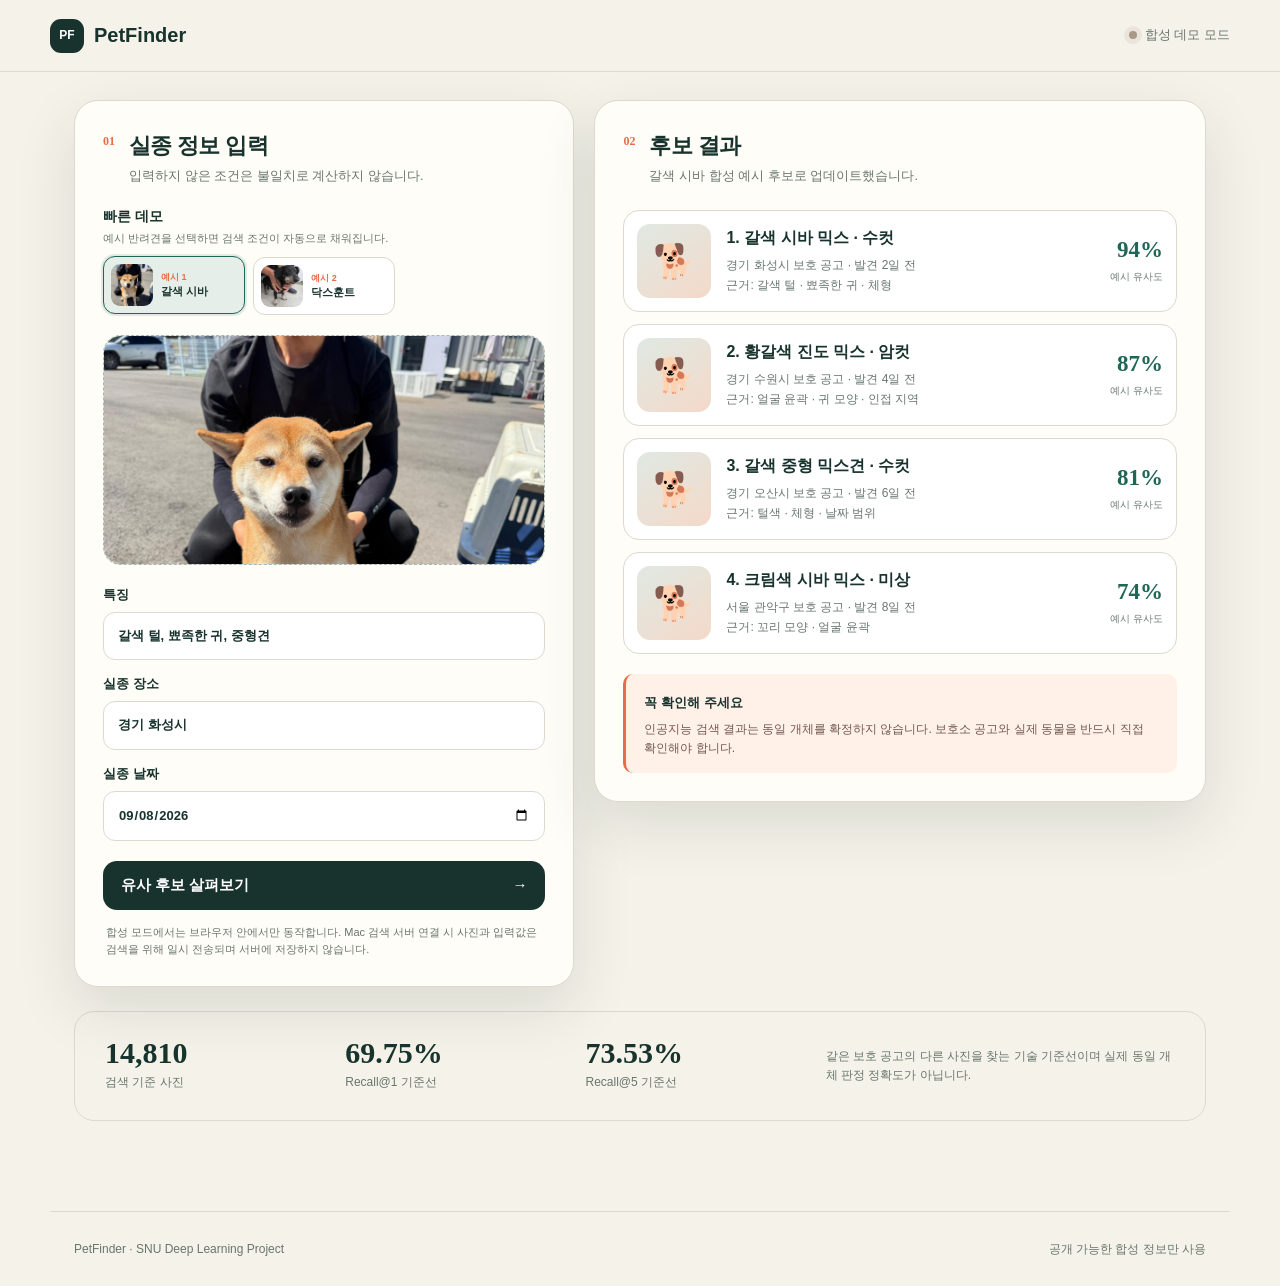
==== demo/petfinder/index.html @ 4b21af98 "Import PetFinder demo from koosamuel/SNU (history preserved) 원본: https://github.com/koosamuel/SNU/tr" ====
<!doctype html>
<html lang="ko">
<head>
  <meta charset="utf-8">
  <meta name="viewport" content="width=device-width, initial-scale=1">
  <meta name="description" content="사진과 발견 정보를 함께 비교하는 PetFinder 공개 정적 데모">
  <meta property="og:title" content="PetFinder 공개 데모">
  <meta property="og:description" content="실종견 사진으로 보호 공고 후보를 좁혀보는 안전한 정적 체험판">
  <title>PetFinder · 공개 데모</title>
  <link rel="stylesheet" href="./styles.css">
  <link rel="stylesheet" href="./mobile.css?v=2">
</head>
<body>
  <header class="topbar">
    <a class="brand" href="./" aria-label="PetFinder 처음으로"><span>PF</span> PetFinder</a>
    <div id="connectionStatus" class="status"><i></i> 서버 연결 확인 중</div>
  </header>

  <main>
    <section class="workspace" aria-labelledby="search-title">
      <div class="panel input-panel">
        <div class="section-title">
          <span>01</span><div><h2 id="search-title">실종 정보 입력</h2><p>입력하지 않은 조건은 불일치로 계산하지 않습니다.</p></div>
        </div>
        <div class="demo-picker" aria-labelledby="demo-title">
          <div><b id="demo-title">빠른 데모</b><small>예시 반려견을 선택하면 검색 조건이 자동으로 채워집니다.</small></div>
          <div id="demoOptions" class="demo-options"></div>
        </div>
        <label class="dropzone" for="photo">
          <input id="photo" type="file" accept="image/*">
          <img id="preview" alt="선택한 반려견 사진 미리보기" hidden>
          <span id="dropPrompt"><b>사진 선택</b><small>JPG·PNG · 사진은 서버로 전송되지 않습니다</small></span>
        </label>
        <div class="fields">
          <label>특징<input id="features" placeholder="예: 흰색 털, 갈색 귀, 빨간 목줄"></label>
          <label>실종 장소<input id="location" placeholder="예: 서울 동작구 사당동"></label>
          <label>실종 날짜<input id="date" type="date"></label>
        </div>
        <button id="search" type="button">유사 후보 살펴보기 <span>→</span></button>
        <p class="privacy">합성 모드에서는 브라우저 안에서만 동작합니다. Mac 검색 서버 연결 시 사진과 입력값은 검색을 위해 일시 전송되며 서버에 저장하지 않습니다.</p>
      </div>

      <div class="panel results-panel">
        <div class="section-title">
          <span>02</span><div><h2>후보 결과</h2><p id="resultState">검색 전 예시 후보를 표시합니다.</p></div>
        </div>
        <div id="results" class="results" aria-live="polite"></div>
        <aside class="notice"><b>꼭 확인해 주세요</b><p>인공지능 검색 결과는 동일 개체를 확정하지 않습니다. 보호소 공고와 실제 동물을 반드시 직접 확인해야 합니다.</p></aside>
      </div>
    </section>

    <section class="proof" aria-label="프로젝트 기준선">
      <div><strong>14,810</strong><span>검색 기준 사진</span></div>
      <div><strong>69.75%</strong><span>Recall@1 기준선</span></div>
      <div><strong>73.53%</strong><span>Recall@5 기준선</span></div>
      <p>같은 보호 공고의 다른 사진을 찾는 기술 기준선이며 실제 동일 개체 판정 정확도가 아닙니다.</p>
    </section>
  </main>

  <footer>PetFinder · SNU Deep Learning Project <span>공개 가능한 합성 정보만 사용</span></footer>
  <script src="./app.js?v=3"></script>
</body>
</html>
---- demo/petfinder/styles.css ----
:root{--ink:#18332d;--muted:#68766f;--paper:#f5f2e9;--card:#fffdf7;--line:#dcd9ce;--accent:#ea6b46;--green:#1e6656;--soft:#e5eee8;--shadow:0 22px 60px rgba(24,51,45,.12)}
.status i.offline{background:#a99787;box-shadow:0 0 0 5px rgba(169,151,135,.14)}.result-photo{object-fit:cover}button:disabled{opacity:.65;cursor:wait;transform:none}.demo-picker{margin:-4px 0 20px}.demo-picker>div:first-child{display:grid;gap:2px;margin-bottom:10px}.demo-picker>div:first-child b{font-size:14px}.demo-picker>div:first-child small{color:var(--muted);font-size:11px}.demo-options{display:grid;grid-template-columns:repeat(3,1fr);gap:8px}.demo-option{padding:7px;background:#fff;color:var(--ink);border:1px solid var(--line);border-radius:12px;display:grid;grid-template-columns:42px 1fr;align-items:center;gap:8px;text-align:left}.demo-option:hover,.demo-option.selected{background:var(--soft);border-color:var(--green);transform:translateY(-1px)}.demo-option.selected{box-shadow:0 0 0 2px rgba(30,102,86,.12)}.demo-option img{width:42px;height:42px;border-radius:9px;object-fit:cover}.demo-option span{display:grid;min-width:0}.demo-option small{color:var(--accent);font-size:9px}.demo-option b{font-size:11px;white-space:nowrap;overflow:hidden;text-overflow:ellipsis}
*{box-sizing:border-box}html{scroll-behavior:smooth}body{margin:0;background:var(--paper);color:var(--ink);font-family:Pretendard,"Apple SD Gothic Neo","Noto Sans KR",sans-serif;line-height:1.55}.topbar{height:72px;padding:0 max(24px,calc((100vw - 1180px)/2));display:flex;align-items:center;justify-content:space-between;border-bottom:1px solid var(--line);background:rgba(245,242,233,.9);backdrop-filter:blur(12px);position:sticky;top:0;z-index:5}.brand{color:var(--ink);font-size:20px;font-weight:800;text-decoration:none;display:flex;gap:10px;align-items:center}.brand span{display:grid;place-items:center;width:34px;height:34px;border-radius:11px;background:var(--ink);color:#fff;font-size:12px}.status{font-size:13px;color:var(--muted);display:flex;align-items:center;gap:8px}.status i{width:8px;height:8px;border-radius:50%;background:#48a979;box-shadow:0 0 0 5px rgba(72,169,121,.13)}main{max-width:1180px;margin:auto;padding:70px 24px 90px}.intro{max-width:850px;margin-bottom:44px}.eyebrow{text-transform:uppercase;letter-spacing:.13em;font-size:13px;font-weight:800;color:var(--accent)}h1{font-family:Georgia,"Noto Serif KR",serif;font-size:clamp(42px,6vw,76px);line-height:1.08;letter-spacing:-.055em;margin:12px 0 20px;font-weight:700}.intro>p:last-child{max-width:650px;color:var(--muted);font-size:18px}.workspace{display:grid;grid-template-columns:.9fr 1.1fr;gap:20px;align-items:start}.panel{background:var(--card);border:1px solid var(--line);border-radius:24px;padding:28px;box-shadow:var(--shadow)}.section-title{display:flex;gap:14px;align-items:start;margin-bottom:24px}.section-title>span{font:700 12px/1 Georgia,serif;color:var(--accent);padding-top:6px}.section-title h2{font-size:22px;margin:0 0 3px;letter-spacing:-.03em}.section-title p{margin:0;color:var(--muted);font-size:13px}.dropzone{height:230px;border:1.5px dashed #aab7b0;border-radius:18px;background:var(--soft);display:grid;place-items:center;text-align:center;overflow:hidden;cursor:pointer;transition:.2s}.dropzone:hover{border-color:var(--green);transform:translateY(-1px)}.dropzone input{position:absolute;width:1px;height:1px;opacity:0}.dropzone img{width:100%;height:100%;object-fit:cover}.dropzone span{display:grid;gap:6px}.dropzone b{font-size:17px}.dropzone small{color:var(--muted)}.fields{display:grid;gap:14px;margin:20px 0}.fields label{font-size:13px;font-weight:700}.fields input{width:100%;margin-top:7px;padding:13px 14px;border:1px solid var(--line);border-radius:12px;background:#fff;font:inherit;color:var(--ink);outline:none}.fields input:focus{border-color:var(--green);box-shadow:0 0 0 3px rgba(30,102,86,.1)}button{width:100%;border:0;border-radius:14px;background:var(--ink);color:#fff;padding:15px 18px;font-size:15px;font-weight:800;cursor:pointer;display:flex;justify-content:space-between;transition:.2s}button:hover{background:var(--green);transform:translateY(-1px)}.privacy{font-size:11px;color:var(--muted);margin:14px 3px 0}.results{display:grid;gap:12px}.candidate{display:grid;grid-template-columns:74px 1fr auto;gap:15px;align-items:center;padding:13px;border:1px solid var(--line);border-radius:16px;background:#fff}.dog{width:74px;height:74px;border-radius:13px;background:linear-gradient(145deg,#dfe9e3,#f4d9c9);display:grid;place-items:center;font-size:34px}.candidate h3{font-size:16px;margin:0 0 5px}.candidate p{font-size:12px;color:var(--muted);margin:2px 0}.score{text-align:right}.score strong{font:700 23px/1 Georgia,serif;color:var(--green)}.score small{display:block;font-size:10px;color:var(--muted);margin-top:5px}.notice{margin-top:20px;background:#fff1e8;border-left:3px solid var(--accent);padding:16px 18px;border-radius:10px}.notice b{font-size:13px}.notice p{font-size:12px;color:#71584e;margin:5px 0 0}.proof{margin-top:24px;border:1px solid var(--line);border-radius:20px;padding:24px 30px;display:grid;grid-template-columns:repeat(3,1fr) 1.6fr;gap:22px;align-items:center}.proof div{display:grid}.proof strong{font:700 30px/1.1 Georgia,serif}.proof span,.proof p{font-size:12px;color:var(--muted);margin:4px 0}footer{max-width:1180px;margin:auto;padding:28px 24px;border-top:1px solid var(--line);font-size:12px;color:var(--muted);display:flex;justify-content:space-between}@media(max-width:850px){main{padding-top:44px}.workspace{grid-template-columns:1fr}.proof{grid-template-columns:repeat(3,1fr)}.proof p{grid-column:1/-1}h1{font-size:48px}}@media(max-width:520px){.topbar{height:62px}.status{font-size:11px}.intro{margin-bottom:28px}h1{font-size:39px}.intro>p:last-child{font-size:15px}.panel{padding:20px;border-radius:19px}.candidate{grid-template-columns:58px 1fr}.dog{width:58px;height:58px}.score{grid-column:2;text-align:left}.proof{grid-template-columns:1fr}.proof p{grid-column:auto}footer{display:grid;gap:6px}}
---- demo/petfinder/mobile.css ----
.intro { display: none !important; }
main { padding-top: 28px; }
.intro { max-width: 760px; margin-bottom: 30px; }
h1 { font-size: clamp(38px, 4.7vw, 58px); line-height: 1.08; margin: 10px 0 14px; }
.intro > p:last-child { max-width: 560px; font-size: 16px; margin: 0; }

@media (max-width: 600px) {
  .topbar { height: 60px; padding: 0 16px; }
  .brand { font-size: 17px; }
  .brand span { width: 31px; height: 31px; }
  .status { font-size: 0; gap: 0; }
  .status i { width: 9px; height: 9px; }

  main { padding: 14px 14px 60px; }
  .intro { margin-bottom: 20px; }
  .eyebrow { font-size: 11px; letter-spacing: .1em; }
  h1 { font-size: clamp(30px, 8.8vw, 38px); line-height: 1.12; margin: 7px 0 10px; }
  .intro > p:last-child { font-size: 14px; margin-bottom: 0; }

  .workspace { gap: 14px; }
  .panel { padding: 18px; border-radius: 18px; }
  .section-title { gap: 10px; margin-bottom: 18px; }
  .section-title h2 { font-size: 20px; }
  .section-title p { font-size: 12px; }

  .demo-picker { margin-bottom: 16px; }
  .demo-options { grid-template-columns: 1fr; gap: 7px; }
  .demo-option { grid-template-columns: 54px 1fr; padding: 7px 9px; }
  .demo-option img { width: 54px; height: 48px; }
  .demo-option small { font-size: 10px; }
  .demo-option b { font-size: 13px; }

  .dropzone { height: 190px; }
  .fields { gap: 11px; margin: 16px 0; }
  .fields input { padding: 12px; font-size: 16px; }
  button { min-height: 50px; font-size: 15px; }
  .privacy { font-size: 10px; line-height: 1.5; }

  .candidate { grid-template-columns: 64px 1fr; gap: 11px; padding: 10px; }
  .dog { width: 64px; height: 64px; }
  .candidate h3 { font-size: 14px; }
  .candidate p { font-size: 11px; }
  .score { grid-column: 2; display: flex; align-items: baseline; gap: 7px; text-align: left; }
  .score strong { font-size: 20px; }
  .score small { display: inline; }
  .notice { padding: 14px; }

  .proof { grid-template-columns: 1fr; gap: 13px; padding: 20px; }
  .proof div { grid-template-columns: auto 1fr; gap: 10px; align-items: baseline; }
  .proof strong { font-size: 24px; }
  .proof p { grid-column: auto; }
  footer { padding: 22px 16px; display: grid; gap: 5px; }
}
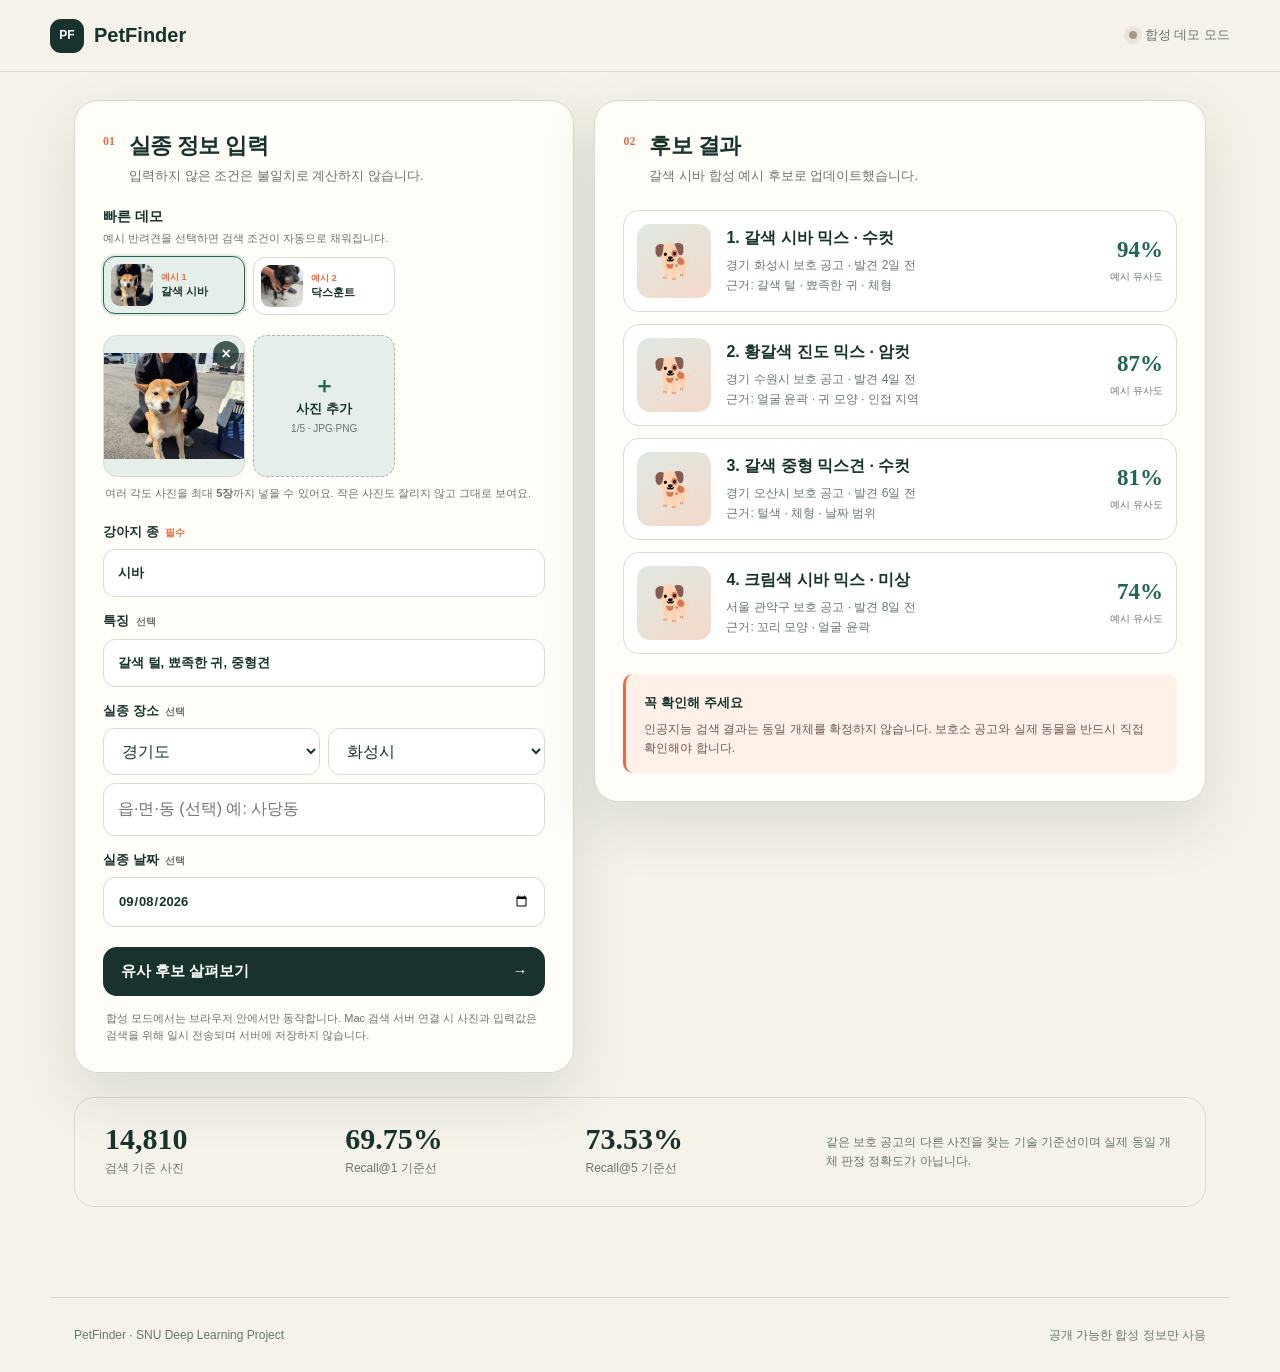
==== commit 4d3c4be5: "PetFinder: split breed/features, multi-photo, region select, 10-per-page results 1. 특징 입력을 '강아지 종(필수" ====
--- a/demo/petfinder/index.html
+++ b/demo/petfinder/index.html
@@ -8,7 +8,7 @@
   <meta property="og:description" content="실종견 사진으로 보호 공고 후보를 좁혀보는 안전한 정적 체험판">
   <title>PetFinder · 공개 데모</title>
   <link rel="stylesheet" href="./styles.css">
-  <link rel="stylesheet" href="./mobile.css?v=2">
+  <link rel="stylesheet" href="./mobile.css?v=3">
 </head>
 <body>
   <header class="topbar">
@@ -26,15 +26,26 @@
           <div><b id="demo-title">빠른 데모</b><small>예시 반려견을 선택하면 검색 조건이 자동으로 채워집니다.</small></div>
           <div id="demoOptions" class="demo-options"></div>
         </div>
-        <label class="dropzone" for="photo">
-          <input id="photo" type="file" accept="image/*">
-          <img id="preview" alt="선택한 반려견 사진 미리보기" hidden>
-          <span id="dropPrompt"><b>사진 선택</b><small>JPG·PNG · 사진은 서버로 전송되지 않습니다</small></span>
-        </label>
+        <div class="photo-picker">
+          <input id="photo" type="file" accept="image/*" multiple>
+          <div id="photoGrid" class="photo-grid" aria-live="polite"></div>
+          <p class="field-hint">여러 각도 사진을 최대 <b>5장</b>까지 넣을 수 있어요. 작은 사진도 잘리지 않고 그대로 보여요.</p>
+        </div>
         <div class="fields">
-          <label>특징<input id="features" placeholder="예: 흰색 털, 갈색 귀, 빨간 목줄"></label>
-          <label>실종 장소<input id="location" placeholder="예: 서울 동작구 사당동"></label>
-          <label>실종 날짜<input id="date" type="date"></label>
+          <label>강아지 종 <em>필수</em>
+            <input id="breed" list="breedList" autocomplete="off" placeholder="눌러서 선택 · 모르면 ‘모름’">
+            <datalist id="breedList"></datalist>
+          </label>
+          <label>특징 <small>선택</small><input id="features" placeholder="예: 흰색 털, 갈색 귀, 빨간 목줄"></label>
+          <fieldset class="region">
+            <legend>실종 장소 <small>선택</small></legend>
+            <div class="region-row">
+              <select id="sido" aria-label="시·도"><option value="">시·도 선택</option></select>
+              <select id="sigungu" aria-label="시·군·구" disabled><option value="">시·군·구</option></select>
+            </div>
+            <input id="locationDetail" aria-label="상세 위치" placeholder="읍·면·동 (선택) 예: 사당동">
+          </fieldset>
+          <label>실종 날짜 <small>선택</small><input id="date" type="date"></label>
         </div>
         <button id="search" type="button">유사 후보 살펴보기 <span>→</span></button>
         <p class="privacy">합성 모드에서는 브라우저 안에서만 동작합니다. Mac 검색 서버 연결 시 사진과 입력값은 검색을 위해 일시 전송되며 서버에 저장하지 않습니다.</p>
@@ -45,6 +56,10 @@
           <span>02</span><div><h2>후보 결과</h2><p id="resultState">검색 전 예시 후보를 표시합니다.</p></div>
         </div>
         <div id="results" class="results" aria-live="polite"></div>
+        <div id="pager" class="pager" hidden>
+          <span id="pageInfo"></span>
+          <button id="reroll" type="button" class="reroll">다음 후보 10개 <span>↻</span></button>
+        </div>
         <aside class="notice"><b>꼭 확인해 주세요</b><p>인공지능 검색 결과는 동일 개체를 확정하지 않습니다. 보호소 공고와 실제 동물을 반드시 직접 확인해야 합니다.</p></aside>
       </div>
     </section>
@@ -58,6 +73,6 @@
   </main>
 
   <footer>PetFinder · SNU Deep Learning Project <span>공개 가능한 합성 정보만 사용</span></footer>
-  <script src="./app.js?v=3"></script>
+  <script src="./app.js?v=4"></script>
 </body>
 </html>
--- a/demo/petfinder/styles.css
+++ b/demo/petfinder/styles.css
@@ -1,3 +1,41 @@
 :root{--ink:#18332d;--muted:#68766f;--paper:#f5f2e9;--card:#fffdf7;--line:#dcd9ce;--accent:#ea6b46;--green:#1e6656;--soft:#e5eee8;--shadow:0 22px 60px rgba(24,51,45,.12)}
 .status i.offline{background:#a99787;box-shadow:0 0 0 5px rgba(169,151,135,.14)}.result-photo{object-fit:cover}button:disabled{opacity:.65;cursor:wait;transform:none}.demo-picker{margin:-4px 0 20px}.demo-picker>div:first-child{display:grid;gap:2px;margin-bottom:10px}.demo-picker>div:first-child b{font-size:14px}.demo-picker>div:first-child small{color:var(--muted);font-size:11px}.demo-options{display:grid;grid-template-columns:repeat(3,1fr);gap:8px}.demo-option{padding:7px;background:#fff;color:var(--ink);border:1px solid var(--line);border-radius:12px;display:grid;grid-template-columns:42px 1fr;align-items:center;gap:8px;text-align:left}.demo-option:hover,.demo-option.selected{background:var(--soft);border-color:var(--green);transform:translateY(-1px)}.demo-option.selected{box-shadow:0 0 0 2px rgba(30,102,86,.12)}.demo-option img{width:42px;height:42px;border-radius:9px;object-fit:cover}.demo-option span{display:grid;min-width:0}.demo-option small{color:var(--accent);font-size:9px}.demo-option b{font-size:11px;white-space:nowrap;overflow:hidden;text-overflow:ellipsis}
 *{box-sizing:border-box}html{scroll-behavior:smooth}body{margin:0;background:var(--paper);color:var(--ink);font-family:Pretendard,"Apple SD Gothic Neo","Noto Sans KR",sans-serif;line-height:1.55}.topbar{height:72px;padding:0 max(24px,calc((100vw - 1180px)/2));display:flex;align-items:center;justify-content:space-between;border-bottom:1px solid var(--line);background:rgba(245,242,233,.9);backdrop-filter:blur(12px);position:sticky;top:0;z-index:5}.brand{color:var(--ink);font-size:20px;font-weight:800;text-decoration:none;display:flex;gap:10px;align-items:center}.brand span{display:grid;place-items:center;width:34px;height:34px;border-radius:11px;background:var(--ink);color:#fff;font-size:12px}.status{font-size:13px;color:var(--muted);display:flex;align-items:center;gap:8px}.status i{width:8px;height:8px;border-radius:50%;background:#48a979;box-shadow:0 0 0 5px rgba(72,169,121,.13)}main{max-width:1180px;margin:auto;padding:70px 24px 90px}.intro{max-width:850px;margin-bottom:44px}.eyebrow{text-transform:uppercase;letter-spacing:.13em;font-size:13px;font-weight:800;color:var(--accent)}h1{font-family:Georgia,"Noto Serif KR",serif;font-size:clamp(42px,6vw,76px);line-height:1.08;letter-spacing:-.055em;margin:12px 0 20px;font-weight:700}.intro>p:last-child{max-width:650px;color:var(--muted);font-size:18px}.workspace{display:grid;grid-template-columns:.9fr 1.1fr;gap:20px;align-items:start}.panel{background:var(--card);border:1px solid var(--line);border-radius:24px;padding:28px;box-shadow:var(--shadow)}.section-title{display:flex;gap:14px;align-items:start;margin-bottom:24px}.section-title>span{font:700 12px/1 Georgia,serif;color:var(--accent);padding-top:6px}.section-title h2{font-size:22px;margin:0 0 3px;letter-spacing:-.03em}.section-title p{margin:0;color:var(--muted);font-size:13px}.dropzone{height:230px;border:1.5px dashed #aab7b0;border-radius:18px;background:var(--soft);display:grid;place-items:center;text-align:center;overflow:hidden;cursor:pointer;transition:.2s}.dropzone:hover{border-color:var(--green);transform:translateY(-1px)}.dropzone input{position:absolute;width:1px;height:1px;opacity:0}.dropzone img{width:100%;height:100%;object-fit:cover}.dropzone span{display:grid;gap:6px}.dropzone b{font-size:17px}.dropzone small{color:var(--muted)}.fields{display:grid;gap:14px;margin:20px 0}.fields label{font-size:13px;font-weight:700}.fields input{width:100%;margin-top:7px;padding:13px 14px;border:1px solid var(--line);border-radius:12px;background:#fff;font:inherit;color:var(--ink);outline:none}.fields input:focus{border-color:var(--green);box-shadow:0 0 0 3px rgba(30,102,86,.1)}button{width:100%;border:0;border-radius:14px;background:var(--ink);color:#fff;padding:15px 18px;font-size:15px;font-weight:800;cursor:pointer;display:flex;justify-content:space-between;transition:.2s}button:hover{background:var(--green);transform:translateY(-1px)}.privacy{font-size:11px;color:var(--muted);margin:14px 3px 0}.results{display:grid;gap:12px}.candidate{display:grid;grid-template-columns:74px 1fr auto;gap:15px;align-items:center;padding:13px;border:1px solid var(--line);border-radius:16px;background:#fff}.dog{width:74px;height:74px;border-radius:13px;background:linear-gradient(145deg,#dfe9e3,#f4d9c9);display:grid;place-items:center;font-size:34px}.candidate h3{font-size:16px;margin:0 0 5px}.candidate p{font-size:12px;color:var(--muted);margin:2px 0}.score{text-align:right}.score strong{font:700 23px/1 Georgia,serif;color:var(--green)}.score small{display:block;font-size:10px;color:var(--muted);margin-top:5px}.notice{margin-top:20px;background:#fff1e8;border-left:3px solid var(--accent);padding:16px 18px;border-radius:10px}.notice b{font-size:13px}.notice p{font-size:12px;color:#71584e;margin:5px 0 0}.proof{margin-top:24px;border:1px solid var(--line);border-radius:20px;padding:24px 30px;display:grid;grid-template-columns:repeat(3,1fr) 1.6fr;gap:22px;align-items:center}.proof div{display:grid}.proof strong{font:700 30px/1.1 Georgia,serif}.proof span,.proof p{font-size:12px;color:var(--muted);margin:4px 0}footer{max-width:1180px;margin:auto;padding:28px 24px;border-top:1px solid var(--line);font-size:12px;color:var(--muted);display:flex;justify-content:space-between}@media(max-width:850px){main{padding-top:44px}.workspace{grid-template-columns:1fr}.proof{grid-template-columns:repeat(3,1fr)}.proof p{grid-column:1/-1}h1{font-size:48px}}@media(max-width:520px){.topbar{height:62px}.status{font-size:11px}.intro{margin-bottom:28px}h1{font-size:39px}.intro>p:last-child{font-size:15px}.panel{padding:20px;border-radius:19px}.candidate{grid-template-columns:58px 1fr}.dog{width:58px;height:58px}.score{grid-column:2;text-align:left}.proof{grid-template-columns:1fr}.proof p{grid-column:auto}footer{display:grid;gap:6px}}
+
+/* ---- 사진 여러 장 (잘리지 않게) ---- */
+.photo-picker #photo{position:absolute;width:1px;height:1px;opacity:0;pointer-events:none}
+.photo-grid{display:grid;grid-template-columns:repeat(3,1fr);gap:8px;border-radius:18px;transition:.2s}
+.photo-grid.dragging{outline:2px dashed var(--green);outline-offset:4px}
+.photo-tile,.photo-add{position:relative;margin:0;aspect-ratio:1;border-radius:14px;background:var(--soft);border:1px solid var(--line);display:grid;place-items:center;overflow:hidden}
+.photo-tile img{position:absolute;inset:0;width:100%;height:100%;object-fit:contain}
+.photo-remove{position:absolute;z-index:1;top:5px;right:5px;width:26px;height:26px;min-height:0;padding:0;border-radius:50%;background:rgba(24,51,45,.78);font-size:16px;line-height:1;justify-content:center;align-items:center}
+.photo-remove:hover{background:var(--accent);transform:none}
+.photo-add{border:1.5px dashed #aab7b0;cursor:pointer;text-align:center;align-content:center;gap:2px;transition:.2s}
+.photo-add:hover{border-color:var(--green);transform:translateY(-1px)}
+.photo-add b{font-size:22px;line-height:1;color:var(--green)}
+.photo-add span{font-size:13px;font-weight:700}
+.photo-add small{font-size:10px;color:var(--muted)}
+.photo-grid.empty{grid-template-columns:1fr}
+.photo-grid.empty .photo-add{aspect-ratio:auto;height:190px}
+.photo-grid.empty .photo-add b{font-size:28px}
+.photo-grid.empty .photo-add span{font-size:17px}
+.field-hint{font-size:11px;color:var(--muted);margin:8px 2px 0}
+
+/* ---- 입력 필드 ---- */
+.fields label em,.region legend em{font-style:normal;font-size:10px;font-weight:800;color:var(--accent);margin-left:3px}
+.fields label small,.region legend small{font-size:10px;font-weight:600;color:var(--muted);margin-left:3px}
+.region{border:0;margin:0;padding:0;min-width:0}
+.region legend{font-size:13px;font-weight:700;padding:0}
+.region-row{display:grid;grid-template-columns:1fr 1fr;gap:8px;margin-top:7px}
+.fields select{width:100%;padding:13px 14px;border:1px solid var(--line);border-radius:12px;background:#fff;font:inherit;color:var(--ink);outline:none;min-width:0}
+.fields select:disabled{background:#f3f2ec;color:var(--muted)}
+.fields select:focus{border-color:var(--green);box-shadow:0 0 0 3px rgba(30,102,86,.1)}
+.region input{margin-top:8px}
+
+/* ---- 결과 10개씩 ---- */
+.result-photo{object-fit:contain;background:var(--soft)}
+.pager{display:grid;gap:8px;margin-top:14px}
+.pager[hidden]{display:none}
+.pager span{font-size:12px;color:var(--muted);text-align:center}
+.reroll{background:#fff;color:var(--ink);border:1px solid var(--line)}
+.reroll:hover{background:var(--soft);color:var(--ink)}
--- a/demo/petfinder/mobile.css
+++ b/demo/petfinder/mobile.css
@@ -51,3 +51,9 @@
   .proof p { grid-column: auto; }
   footer { padding: 22px 16px; display: grid; gap: 5px; }
 }
+
+@media (max-width: 600px) {
+  .photo-grid { gap: 6px; }
+  .region-row { grid-template-columns: 1fr; }
+  .fields select { padding: 12px; font-size: 16px; }
+}
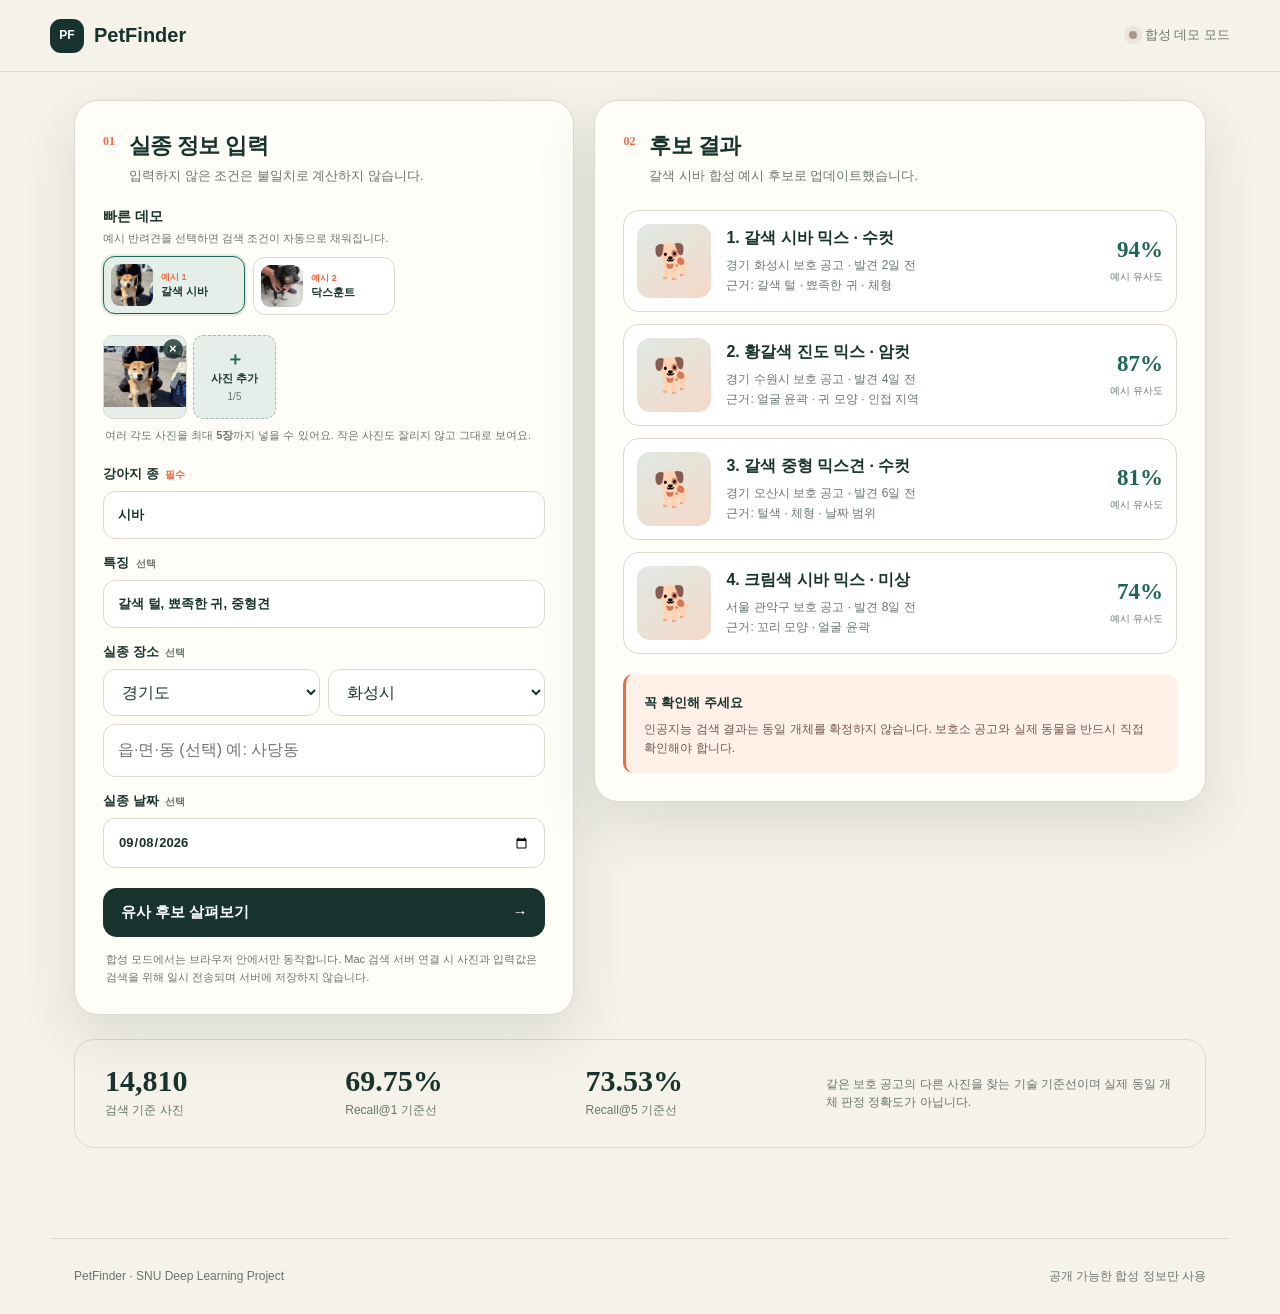
==== commit 2e189558: "Add petfinder demo frontend and matching backend API Import koosamuel/petfinder as the demo frontend" ====
--- a/demo/petfinder/index.html
+++ b/demo/petfinder/index.html
@@ -7,8 +7,8 @@
   <meta property="og:title" content="PetFinder 공개 데모">
   <meta property="og:description" content="실종견 사진으로 보호 공고 후보를 좁혀보는 안전한 정적 체험판">
   <title>PetFinder · 공개 데모</title>
-  <link rel="stylesheet" href="./styles.css">
-  <link rel="stylesheet" href="./mobile.css?v=3">
+  <link rel="stylesheet" href="./styles.css?v=2">
+  <link rel="stylesheet" href="./mobile.css?v=4">
 </head>
 <body>
   <header class="topbar">
@@ -73,6 +73,6 @@
   </main>
 
   <footer>PetFinder · SNU Deep Learning Project <span>공개 가능한 합성 정보만 사용</span></footer>
-  <script src="./app.js?v=4"></script>
+  <script src="./app.js?v=5"></script>
 </body>
 </html>
--- a/demo/petfinder/styles.css
+++ b/demo/petfinder/styles.css
@@ -4,21 +4,21 @@
 
 /* ---- 사진 여러 장 (잘리지 않게) ---- */
 .photo-picker #photo{position:absolute;width:1px;height:1px;opacity:0;pointer-events:none}
-.photo-grid{display:grid;grid-template-columns:repeat(3,1fr);gap:8px;border-radius:18px;transition:.2s}
+.photo-grid{display:grid;grid-template-columns:repeat(5,1fr);gap:6px;border-radius:18px;transition:.2s}
 .photo-grid.dragging{outline:2px dashed var(--green);outline-offset:4px}
-.photo-tile,.photo-add{position:relative;margin:0;aspect-ratio:1;border-radius:14px;background:var(--soft);border:1px solid var(--line);display:grid;place-items:center;overflow:hidden}
+.photo-tile,.photo-add{position:relative;margin:0;aspect-ratio:1;border-radius:10px;background:var(--soft);border:1px solid var(--line);display:grid;place-items:center;overflow:hidden}
 .photo-tile img{position:absolute;inset:0;width:100%;height:100%;object-fit:contain}
-.photo-remove{position:absolute;z-index:1;top:5px;right:5px;width:26px;height:26px;min-height:0;padding:0;border-radius:50%;background:rgba(24,51,45,.78);font-size:16px;line-height:1;justify-content:center;align-items:center}
+.photo-remove{position:absolute;z-index:1;top:3px;right:3px;width:20px;height:20px;min-height:0;padding:0;border-radius:50%;background:rgba(24,51,45,.78);font-size:13px;line-height:1;justify-content:center;align-items:center}
 .photo-remove:hover{background:var(--accent);transform:none}
 .photo-add{border:1.5px dashed #aab7b0;cursor:pointer;text-align:center;align-content:center;gap:2px;transition:.2s}
 .photo-add:hover{border-color:var(--green);transform:translateY(-1px)}
-.photo-add b{font-size:22px;line-height:1;color:var(--green)}
-.photo-add span{font-size:13px;font-weight:700}
+.photo-add b{font-size:18px;line-height:1;color:var(--green)}
+.photo-add span{font-size:11px;font-weight:700;white-space:nowrap}
 .photo-add small{font-size:10px;color:var(--muted)}
 .photo-grid.empty{grid-template-columns:1fr}
-.photo-grid.empty .photo-add{aspect-ratio:auto;height:190px}
-.photo-grid.empty .photo-add b{font-size:28px}
-.photo-grid.empty .photo-add span{font-size:17px}
+.photo-grid.empty .photo-add{aspect-ratio:auto;height:120px;border-radius:14px}
+.photo-grid.empty .photo-add b{font-size:24px}
+.photo-grid.empty .photo-add span{font-size:15px}
 .field-hint{font-size:11px;color:var(--muted);margin:8px 2px 0}
 
 /* ---- 입력 필드 ---- */
--- a/demo/petfinder/mobile.css
+++ b/demo/petfinder/mobile.css
@@ -53,7 +53,7 @@
 }
 
 @media (max-width: 600px) {
-  .photo-grid { gap: 6px; }
+  .photo-grid { grid-template-columns: repeat(4, 1fr); gap: 5px; }
   .region-row { grid-template-columns: 1fr; }
   .fields select { padding: 12px; font-size: 16px; }
 }
